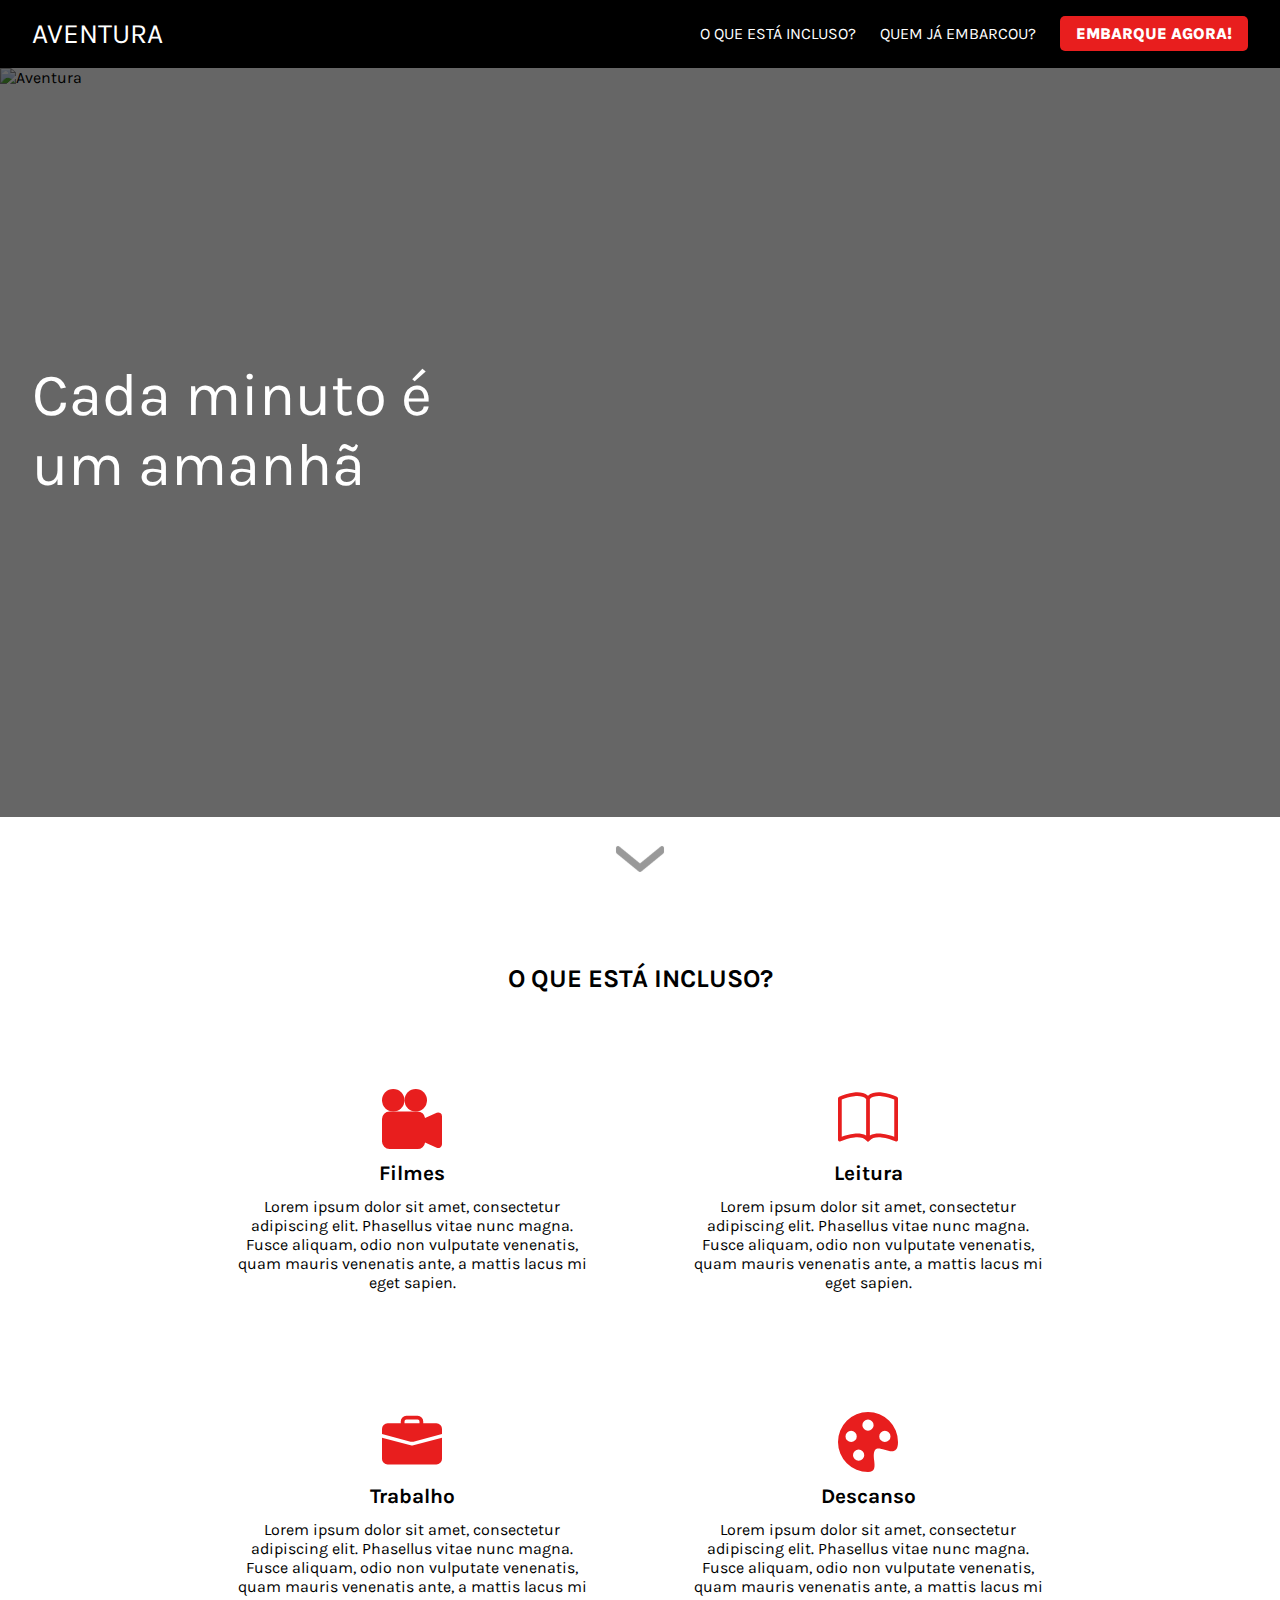
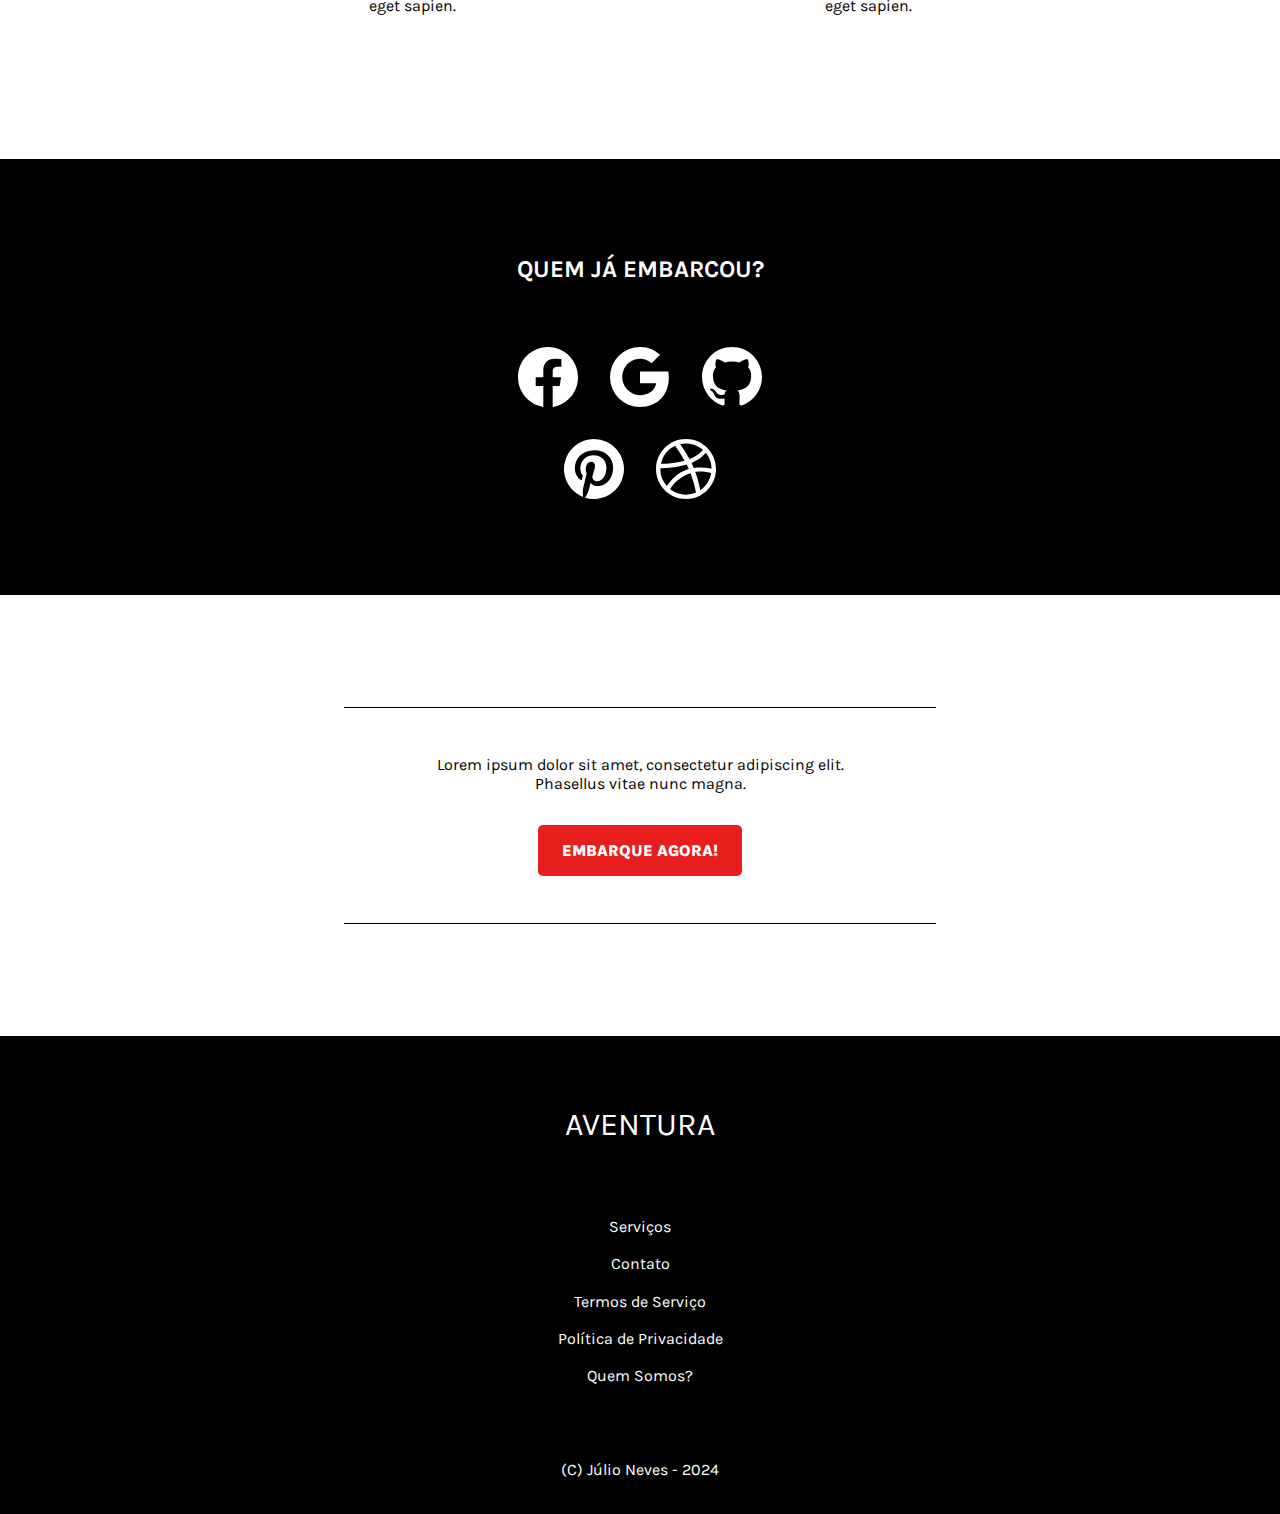
==== index.html @ 61585f71 "first version of aventura" ====
<!DOCTYPE html>
<html lang="en">
  <head>
    <meta charset="UTF-8" />
    <meta name="viewport" content="width=device-width, initial-scale=1.0" />
    <title>Aventura</title>
    <link rel="stylesheet" href="./files/bundle.css" />
    <link rel="preconnect" href="https://fonts.googleapis.com" />
    <link rel="preconnect" href="https://fonts.gstatic.com" crossorigin />
    <link
      href="https://fonts.googleapis.com/css2?family=Karla:wght@200..800&display=swap"
      rel="stylesheet"
    />
  </head>
  <body>
    <div class="navbar">
      <div class="navbar-brand brand"><a href="#">aventura</a></div>
      <div class="navbar-controls navbar-md-hidden">
        <div
          id="navbar-control-open"
          class="navbar-control"
          onclick="toggleNavbar()"
        >
          <svg
            xmlns="http://www.w3.org/2000/svg"
            fill="currentColor"
            class="bi bi-list"
            viewBox="0 0 16 16"
          >
            <path
              fill-rule="evenodd"
              d="M2.5 12a.5.5 0 0 1 .5-.5h10a.5.5 0 0 1 0 1H3a.5.5 0 0 1-.5-.5m0-4a.5.5 0 0 1 .5-.5h10a.5.5 0 0 1 0 1H3a.5.5 0 0 1-.5-.5m0-4a.5.5 0 0 1 .5-.5h10a.5.5 0 0 1 0 1H3a.5.5 0 0 1-.5-.5"
            />
          </svg>
        </div>
        <div
          id="navbar-control-close"
          class="navbar-control navbar-sm-closed"
          onclick="toggleNavbar()"
        >
          <svg
            xmlns="http://www.w3.org/2000/svg"
            fill="currentColor"
            class="bi bi-x-lg"
            viewBox="0 0 16 16"
          >
            <path
              d="M2.146 2.854a.5.5 0 1 1 .708-.708L8 7.293l5.146-5.147a.5.5 0 0 1 .708.708L8.707 8l5.147 5.146a.5.5 0 0 1-.708.708L8 8.707l-5.146 5.147a.5.5 0 0 1-.708-.708L7.293 8z"
            />
          </svg>
        </div>
      </div>
      <div class="navbar-items-container navbar-sm-closed">
        <nav>
          <ul class="navbar-items">
            <li class="navbar-item">
              <a class="action-link" href="#advantages">o que está incluso?</a>
            </li>
            <li class="navbar-item">
              <a class="action-link" href="#references">quem já embarcou?</a>
            </li>
            <li class="navbar-item">
              <button class="button-cta">embarque agora!</button>
            </li>
          </ul>
        </nav>
      </div>
    </div>

    <section class="hero">
      <h1 class="hero-text">Cada minuto é um amanhã</h1>
      <picture class="hero-img">
        <img src="./files/hero.jpg" alt="Aventura" />
      </picture>
      <div class="hero-more">
        <a href="#advantages" aria-hidden>
          <svg
            width="60"
            height="60"
            viewBox="0 0 60 60"
            fill="none"
            xmlns="http://www.w3.org/2000/svg"
            xmlns:xlink="http://www.w3.org/1999/xlink"
          >
            <rect width="60" height="60" fill="url(#pattern0_6_6)" />
            <defs>
              <pattern
                id="pattern0_6_6"
                patternContentUnits="objectBoundingBox"
                width="1"
                height="1"
              >
                <use xlink:href="#image0_6_6" transform="scale(0.0111111)" />
              </pattern>
              <image
                id="image0_6_6"
                width="90"
                height="90"
                xlink:href="[data-uri]"
              />
            </defs>
          </svg>
        </a>
      </div>
    </section>

    <section id="advantages" class="advantages">
      <h2 class="advantages-heading">o que está incluso?</h2>
      <div class="advantages-grid">
        <div class="advantage">
          <div class="advantage-icon">
            <svg
              class="advantage-icon"
              xmlns="http://www.w3.org/2000/svg"
              fill="currentColor"
              viewBox="0 0 16 16"
            >
              <path d="M6 3a3 3 0 1 1-6 0 3 3 0 0 1 6 0" />
              <path d="M9 6a3 3 0 1 1 0-6 3 3 0 0 1 0 6" />
              <path
                d="M9 6h.5a2 2 0 0 1 1.983 1.738l3.11-1.382A1 1 0 0 1 16 7.269v7.462a1 1 0 0 1-1.406.913l-3.111-1.382A2 2 0 0 1 9.5 16H2a2 2 0 0 1-2-2V8a2 2 0 0 1 2-2z"
              />
            </svg>
          </div>
          <h3 class="advantage-title">filmes</h3>
          <p class="advantage-text">
            Lorem ipsum dolor sit amet, consectetur adipiscing elit. Phasellus
            vitae nunc magna. Fusce aliquam, odio non vulputate venenatis, quam
            mauris venenatis ante, a mattis lacus mi eget sapien.
          </p>
        </div>
        <div class="advantage">
          <div class="advantage-icon">
            <svg
              class="advantage-icon"
              xmlns="http://www.w3.org/2000/svg"
              fill="currentColor"
              viewBox="0 0 16 16"
            >
              <path
                d="M1 2.828c.885-.37 2.154-.769 3.388-.893 1.33-.134 2.458.063 3.112.752v9.746c-.935-.53-2.12-.603-3.213-.493-1.18.12-2.37.461-3.287.811zm7.5-.141c.654-.689 1.782-.886 3.112-.752 1.234.124 2.503.523 3.388.893v9.923c-.918-.35-2.107-.692-3.287-.81-1.094-.111-2.278-.039-3.213.492zM8 1.783C7.015.936 5.587.81 4.287.94c-1.514.153-3.042.672-3.994 1.105A.5.5 0 0 0 0 2.5v11a.5.5 0 0 0 .707.455c.882-.4 2.303-.881 3.68-1.02 1.409-.142 2.59.087 3.223.877a.5.5 0 0 0 .78 0c.633-.79 1.814-1.019 3.222-.877 1.378.139 2.8.62 3.681 1.02A.5.5 0 0 0 16 13.5v-11a.5.5 0 0 0-.293-.455c-.952-.433-2.48-.952-3.994-1.105C10.413.809 8.985.936 8 1.783"
              />
            </svg>
          </div>
          <h3 class="advantage-title">leitura</h3>
          <p class="advantage-text">
            Lorem ipsum dolor sit amet, consectetur adipiscing elit. Phasellus
            vitae nunc magna. Fusce aliquam, odio non vulputate venenatis, quam
            mauris venenatis ante, a mattis lacus mi eget sapien.
          </p>
        </div>
        <div class="advantage">
          <div class="advantage-icon">
            <svg
              class="advantage-icon"
              xmlns="http://www.w3.org/2000/svg"
              fill="currentColor"
              viewBox="0 0 16 16"
            >
              <path
                d="M6.5 1A1.5 1.5 0 0 0 5 2.5V3H1.5A1.5 1.5 0 0 0 0 4.5v1.384l7.614 2.03a1.5 1.5 0 0 0 .772 0L16 5.884V4.5A1.5 1.5 0 0 0 14.5 3H11v-.5A1.5 1.5 0 0 0 9.5 1zm0 1h3a.5.5 0 0 1 .5.5V3H6v-.5a.5.5 0 0 1 .5-.5"
              />
              <path
                d="M0 12.5A1.5 1.5 0 0 0 1.5 14h13a1.5 1.5 0 0 0 1.5-1.5V6.85L8.129 8.947a.5.5 0 0 1-.258 0L0 6.85z"
              />
            </svg>
          </div>

          <h3 class="advantage-title">trabalho</h3>
          <p class="advantage-text">
            Lorem ipsum dolor sit amet, consectetur adipiscing elit. Phasellus
            vitae nunc magna. Fusce aliquam, odio non vulputate venenatis, quam
            mauris venenatis ante, a mattis lacus mi eget sapien.
          </p>
        </div>
        <div class="advantage">
          <div class="advantage-icon">
            <svg
              class="advantage-icon"
              xmlns="http://www.w3.org/2000/svg"
              fill="currentColor"
              viewBox="0 0 16 16"
            >
              <path
                d="M12.433 10.07C14.133 10.585 16 11.15 16 8a8 8 0 1 0-8 8c1.996 0 1.826-1.504 1.649-3.08-.124-1.101-.252-2.237.351-2.92.465-.527 1.42-.237 2.433.07M8 5a1.5 1.5 0 1 1 0-3 1.5 1.5 0 0 1 0 3m4.5 3a1.5 1.5 0 1 1 0-3 1.5 1.5 0 0 1 0 3M5 6.5a1.5 1.5 0 1 1-3 0 1.5 1.5 0 0 1 3 0m.5 6.5a1.5 1.5 0 1 1 0-3 1.5 1.5 0 0 1 0 3"
              />
            </svg>
          </div>
          <h3 class="advantage-title">descanso</h3>
          <p class="advantage-text">
            Lorem ipsum dolor sit amet, consectetur adipiscing elit. Phasellus
            vitae nunc magna. Fusce aliquam, odio non vulputate venenatis, quam
            mauris venenatis ante, a mattis lacus mi eget sapien.
          </p>
        </div>
      </div>
    </section>

    <section id="references" class="references">
      <h2 class="references-heading">quem já embarcou?</h2>
      <div class="references-grid">
        <div class="reference-logo">
          <svg
            xmlns="http://www.w3.org/2000/svg"
            fill="currentColor"
            viewBox="0 0 16 16"
          >
            <path
              d="M16 8.049c0-4.446-3.582-8.05-8-8.05C3.58 0-.002 3.603-.002 8.05c0 4.017 2.926 7.347 6.75 7.951v-5.625h-2.03V8.05H6.75V6.275c0-2.017 1.195-3.131 3.022-3.131.876 0 1.791.157 1.791.157v1.98h-1.009c-.993 0-1.303.621-1.303 1.258v1.51h2.218l-.354 2.326H9.25V16c3.824-.604 6.75-3.934 6.75-7.951"
            />
          </svg>
        </div>
        <div class="reference-logo">
          <svg
            xmlns="http://www.w3.org/2000/svg"
            fill="currentColor"
            viewBox="0 0 16 16"
          >
            <path
              d="M15.545 6.558a9.4 9.4 0 0 1 .139 1.626c0 2.434-.87 4.492-2.384 5.885h.002C11.978 15.292 10.158 16 8 16A8 8 0 1 1 8 0a7.7 7.7 0 0 1 5.352 2.082l-2.284 2.284A4.35 4.35 0 0 0 8 3.166c-2.087 0-3.86 1.408-4.492 3.304a4.8 4.8 0 0 0 0 3.063h.003c.635 1.893 2.405 3.301 4.492 3.301 1.078 0 2.004-.276 2.722-.764h-.003a3.7 3.7 0 0 0 1.599-2.431H8v-3.08z"
            />
          </svg>
        </div>
        <div class="reference-logo">
          <svg
            xmlns="http://www.w3.org/2000/svg"
            fill="currentColor"
            viewBox="0 0 16 16"
          >
            <path
              d="M8 0C3.58 0 0 3.58 0 8c0 3.54 2.29 6.53 5.47 7.59.4.07.55-.17.55-.38 0-.19-.01-.82-.01-1.49-2.01.37-2.53-.49-2.69-.94-.09-.23-.48-.94-.82-1.13-.28-.15-.68-.52-.01-.53.63-.01 1.08.58 1.23.82.72 1.21 1.87.87 2.33.66.07-.52.28-.87.51-1.07-1.78-.2-3.64-.89-3.64-3.95 0-.87.31-1.59.82-2.15-.08-.2-.36-1.02.08-2.12 0 0 .67-.21 2.2.82.64-.18 1.32-.27 2-.27s1.36.09 2 .27c1.53-1.04 2.2-.82 2.2-.82.44 1.1.16 1.92.08 2.12.51.56.82 1.27.82 2.15 0 3.07-1.87 3.75-3.65 3.95.29.25.54.73.54 1.48 0 1.07-.01 1.93-.01 2.2 0 .21.15.46.55.38A8.01 8.01 0 0 0 16 8c0-4.42-3.58-8-8-8"
            />
          </svg>
        </div>
        <div class="reference-logo">
          <svg
            xmlns="http://www.w3.org/2000/svg"
            fill="currentColor"
            viewBox="0 0 16 16"
          >
            <path
              d="M8 0a8 8 0 0 0-2.915 15.452c-.07-.633-.134-1.606.027-2.297.146-.625.938-3.977.938-3.977s-.239-.479-.239-1.187c0-1.113.645-1.943 1.448-1.943.682 0 1.012.512 1.012 1.127 0 .686-.437 1.712-.663 2.663-.188.796.4 1.446 1.185 1.446 1.422 0 2.515-1.5 2.515-3.664 0-1.915-1.377-3.254-3.342-3.254-2.276 0-3.612 1.707-3.612 3.471 0 .688.265 1.425.595 1.826a.24.24 0 0 1 .056.23c-.061.252-.196.796-.222.907-.035.146-.116.177-.268.107-1-.465-1.624-1.926-1.624-3.1 0-2.523 1.834-4.84 5.286-4.84 2.775 0 4.932 1.977 4.932 4.62 0 2.757-1.739 4.976-4.151 4.976-.811 0-1.573-.421-1.834-.919l-.498 1.902c-.181.695-.669 1.566-.995 2.097A8 8 0 1 0 8 0"
            />
          </svg>
        </div>
        <div class="reference-logo">
          <svg
            xmlns="http://www.w3.org/2000/svg"
            fill="currentColor"
            viewBox="0 0 16 16"
          >
            <path
              fill-rule="evenodd"
              d="M8 0C3.584 0 0 3.584 0 8s3.584 8 8 8c4.408 0 8-3.584 8-8s-3.592-8-8-8m5.284 3.688a6.8 6.8 0 0 1 1.545 4.251c-.226-.043-2.482-.503-4.755-.217-.052-.112-.096-.234-.148-.355-.139-.33-.295-.668-.451-.99 2.516-1.023 3.662-2.498 3.81-2.69zM8 1.18c1.735 0 3.323.65 4.53 1.718-.122.174-1.155 1.553-3.584 2.464-1.12-2.056-2.36-3.74-2.551-4A7 7 0 0 1 8 1.18m-2.907.642A43 43 0 0 1 7.627 5.77c-3.193.85-6.013.833-6.317.833a6.87 6.87 0 0 1 3.783-4.78zM1.163 8.01V7.8c.295.01 3.61.053 7.02-.971.199.381.381.772.555 1.162l-.27.078c-3.522 1.137-5.396 4.243-5.553 4.504a6.82 6.82 0 0 1-1.752-4.564zM8 14.837a6.8 6.8 0 0 1-4.19-1.44c.12-.252 1.509-2.924 5.361-4.269.018-.009.026-.009.044-.017a28.3 28.3 0 0 1 1.457 5.18A6.7 6.7 0 0 1 8 14.837m3.81-1.171c-.07-.417-.435-2.412-1.328-4.868 2.143-.338 4.017.217 4.251.295a6.77 6.77 0 0 1-2.924 4.573z"
            />
          </svg>
        </div>
      </div>
    </section>

    <section class="testimonial">
      <p class="testimonial-text">
        Lorem ipsum dolor sit amet, consectetur adipiscing elit. Phasellus vitae
        nunc magna.
      </p>
      <button class="button-cta">embarque agora!</button>
    </section>

    <footer class="footer">
      <a class="action-link footer-brand brand" href="#">aventura</a>
      <ul class="footer-links">
        <li><a class="action-link">Serviços</a></li>
        <li><a class="action-link">Contato</a></li>
        <li><a class="action-link">Termos de Serviço</a></li>
        <li><a class="action-link">Política de Privacidade</a></li>
        <li><a class="action-link">Quem Somos?</a></li>
      </ul>
      <a class="action-link footer-copyright" href="https://jcnevess.github.io/"
        >(C) Júlio Neves - 2024</a
      >
    </footer>
    <script async src="./files/bundle.js"></script>
  </body>
</html>
---- files/bundle.css ----
/*           CSS RESET        */
*, *::before, *::after {
  box-sizing: border-box;
}

* {
  margin: 0;
  padding: 0;
}

img, picture, video, canvas, svg {
  display: block;
  max-width: 100%;
}

input, button, textarea, select {
  font: inherit;
}

/*      USER STYLES         */
:root {
  --color-background-primary: #F5F5F5;
  --color-background-secondary: #000000;
  --color-text-primary: #FFFFFF;
  --color-text-secondary: #000000;
  --color-highlight: #E81E1E;
  --measure-navbar-height: 7.5dvh;
}

html {
  scroll-behavior: smooth;
}

* {
  font-family: Karla;
}

.navbar {
  background-color: var(--color-background-secondary);
  display: flex;
  align-items: center;
  justify-content: space-between;
  padding: 1rem 2rem;
  position: fixed;
  top: 0;
  width: 100%;
  z-index: 1000;
  min-height: 60px;
  height: var(--measure-navbar-height);
}

.brand {
  text-transform: uppercase;
  color: var(--color-text-primary);
  font-size: 1.75rem;
}

.navbar-brand {
  cursor: pointer;
}

.navbar-brand a {
  text-decoration: none;
  color: var(--color-text-primary);
}

.navbar-controls {
  color: var(--color-text-primary);
}

.navbar-control {
  width: 32px;
  height: 32px;
  cursor: pointer;
}

.navbar-items-container {
  position: absolute;
  top: var(--measure-navbar-height);
  left: 0;
  width: 100%;
  background-color: inherit;
  height: calc(100dvh - var(--measure-navbar-height));
}


.navbar-items {
  color: var(--color-text-primary);
  display: flex;
  flex-direction: column;
  justify-content: space-evenly;
  align-items: center;
  margin-top: 6rem;
}

.navbar-item {
  font-size: 1.25rem;
  list-style: none;
  text-transform: uppercase;
  margin-block: 1.75rem;
}

.navbar-sm-closed {
  display: none;
}

.button-cta {
  text-transform: uppercase;
  background-color: var(--color-highlight);
  color: var(--color-text-primary);
  font-weight: 800;
  padding: 1rem 2rem;
  /* margin: 1rem; */
  border-radius: 5px;
  border: 0;
  cursor: pointer;
  transition: transform 0.3s ease-out,
  box-shadow 0.3s ease-out;
}

.button-cta:hover,
.button-cta:active {
  transform: scale(1.05);
  box-shadow: 2px 2px 2px 1px rgba(0, 0, 0, 0.5);
}

.hero {
  margin-top: var(--measure-navbar-height);
  height: calc(100dvh - var(--measure-navbar-height));
  display: flex;
  flex-direction: column;
}

.hero-img {
  height: 90%;
  position: relative;
}

.hero-img img {
  height: 100%;
  width: 100%;
  object-fit: cover;
}

.hero-img:before {
  content: "";
  position: absolute;
  width: 100%;
  background-color: rgba(0, 0, 0, 60%);
  height: 100%;
}

.hero-text {
  position: absolute;
  color: var(--color-text-primary);
  font-weight: normal;
  z-index: 1;
  font-size: calc(2.15rem + 2vw);
  top: 40%;
  padding-inline: 2rem;
  max-width: 480px;
}

.hero-more {
  display: flex;
  justify-content: center;
  margin: auto;
}

.advantages {
    display: flex;
    flex-direction: column;
    gap: 3rem;
    padding-block: 4rem;
    align-items: center;
}

.advantages-heading {
    text-align: center;
    text-transform: uppercase;
    font-weight: bold;
    font-size: 1.6rem;
}

.advantages-grid {
  display: flex;
  flex-direction: column;
  row-gap: 1.5rem;
}

.advantage {
    display: flex;
    flex-direction: column;
    align-items: center;
    margin: 3rem;
    gap: 0.75rem;
    max-width: 360px;
    
}

.advantage-icon {
    color: var(--color-highlight);
    width: 60px;
    height: auto;
}

.advantage-title {
    text-transform: capitalize;
    font-size: 1.3rem;
}

.advantage-text {
    text-align: center;
}

.references {
  background-color: var(--color-background-secondary);
  color: var(--color-text-primary);
  margin-block: 2rem;
  padding: 6rem 2rem;
}

.references-heading {
  text-align: center;
  text-transform: uppercase;
  margin-block: 0 4rem;
}

.references-grid {
  max-width: 280px;
  display: flex;
  column-gap: 2rem;
  flex-wrap: wrap;
  row-gap: 2rem;
  justify-content: center;
  margin-inline: auto;
}

.reference-logo {
  width: 60px;
  height: 60px;
  cursor: pointer;
  animation: transform 1.5s cubic-bezier(0.25, 0.46, 0.45, 0.94);
}

.reference-logo:hover {
  transform: scale(1.2);
}

.testimonial {
  text-align: center;
  margin: 7rem 3rem;
  padding-block: 1rem;
  position: relative;
}

.testimonial:before {
  content: "";
  position: absolute;
  left: 25%;
  top: 0;
  width: 50%;
  border-bottom: 1px solid var(--color-text-secondary);
}

.testimonial:after {
  content: "";
  position: absolute;
  left: 25%;
  bottom: 0;
  width: 50%;
  border-bottom: 1px solid var(--color-text-secondary);
}

.testimonial-text{
  margin-block: 2rem 0;
  max-width: 480px;
  margin-inline: auto;
}

.testimonial .button-cta {
  margin-block: 2rem;
  padding: 1rem 1.5rem;
}

.footer {
  background-color: var(--color-background-secondary);
  color: var(--color-text-primary);
  display: flex;
  flex-direction: column;
}

.footer-links {
  display: flex;
  flex-direction: column;
  align-items: center;
  row-gap: 0.5rem;
  margin-block: 4rem;
  list-style: none;
}

.action-link {
  display: inline-block;
  position: relative;
  cursor: pointer;
  padding: 0.2em 0;
  overflow: hidden;
  text-decoration: none;
  color: var(--color-text-primary)
}

.action-link::after {
  content: '';
  position: absolute;
  bottom: 0;
  left: 0;
  width: 100%;
  height: 0.1em;
  background-color: var(--color-text-primary);
  opacity: 1;
  transform: translate3d(-105%, 0, 0);
  transition: opacity 300ms, transform 300ms;
}

.action-link:hover::after,
.action-link:focus::after {
  transform: translate3d(0, 0, 0);
}

.footer-brand {
  text-align: center;
  margin-top: 4rem;
  margin-inline: auto;
}

.action-link.footer-brand {
  font-size: 2rem;
}

.footer-copyright {
  margin-inline: auto;
  margin-bottom: 2rem;
}

@media (min-width: 768px) {
  .advantage {
    min-width: 220px;
  }

  .advantages-grid {
    flex-direction: row;
    flex-wrap: wrap;
    justify-content: center;
  }

  .navbar-md-hidden {
    display: none;
  }

  .navbar-sm-closed {
    display: none;
  }

  .navbar-items-container {
    display: block;
    position: static;
    top: unset;
    left: unset;
    width: unset;
    height: unset;
  }

  .navbar-items {
    flex-direction: row;
    margin-top: unset;
    column-gap: 1.5rem;
  }

  .navbar-item {
    margin-block: unset;
    display: inline-flex;
  }

  .button-cta {
    margin: unset;
    padding: 0.5rem 1rem;
    font-size: 1rem;
  }

  .action-link {
    font-size: 1rem;
  }
}
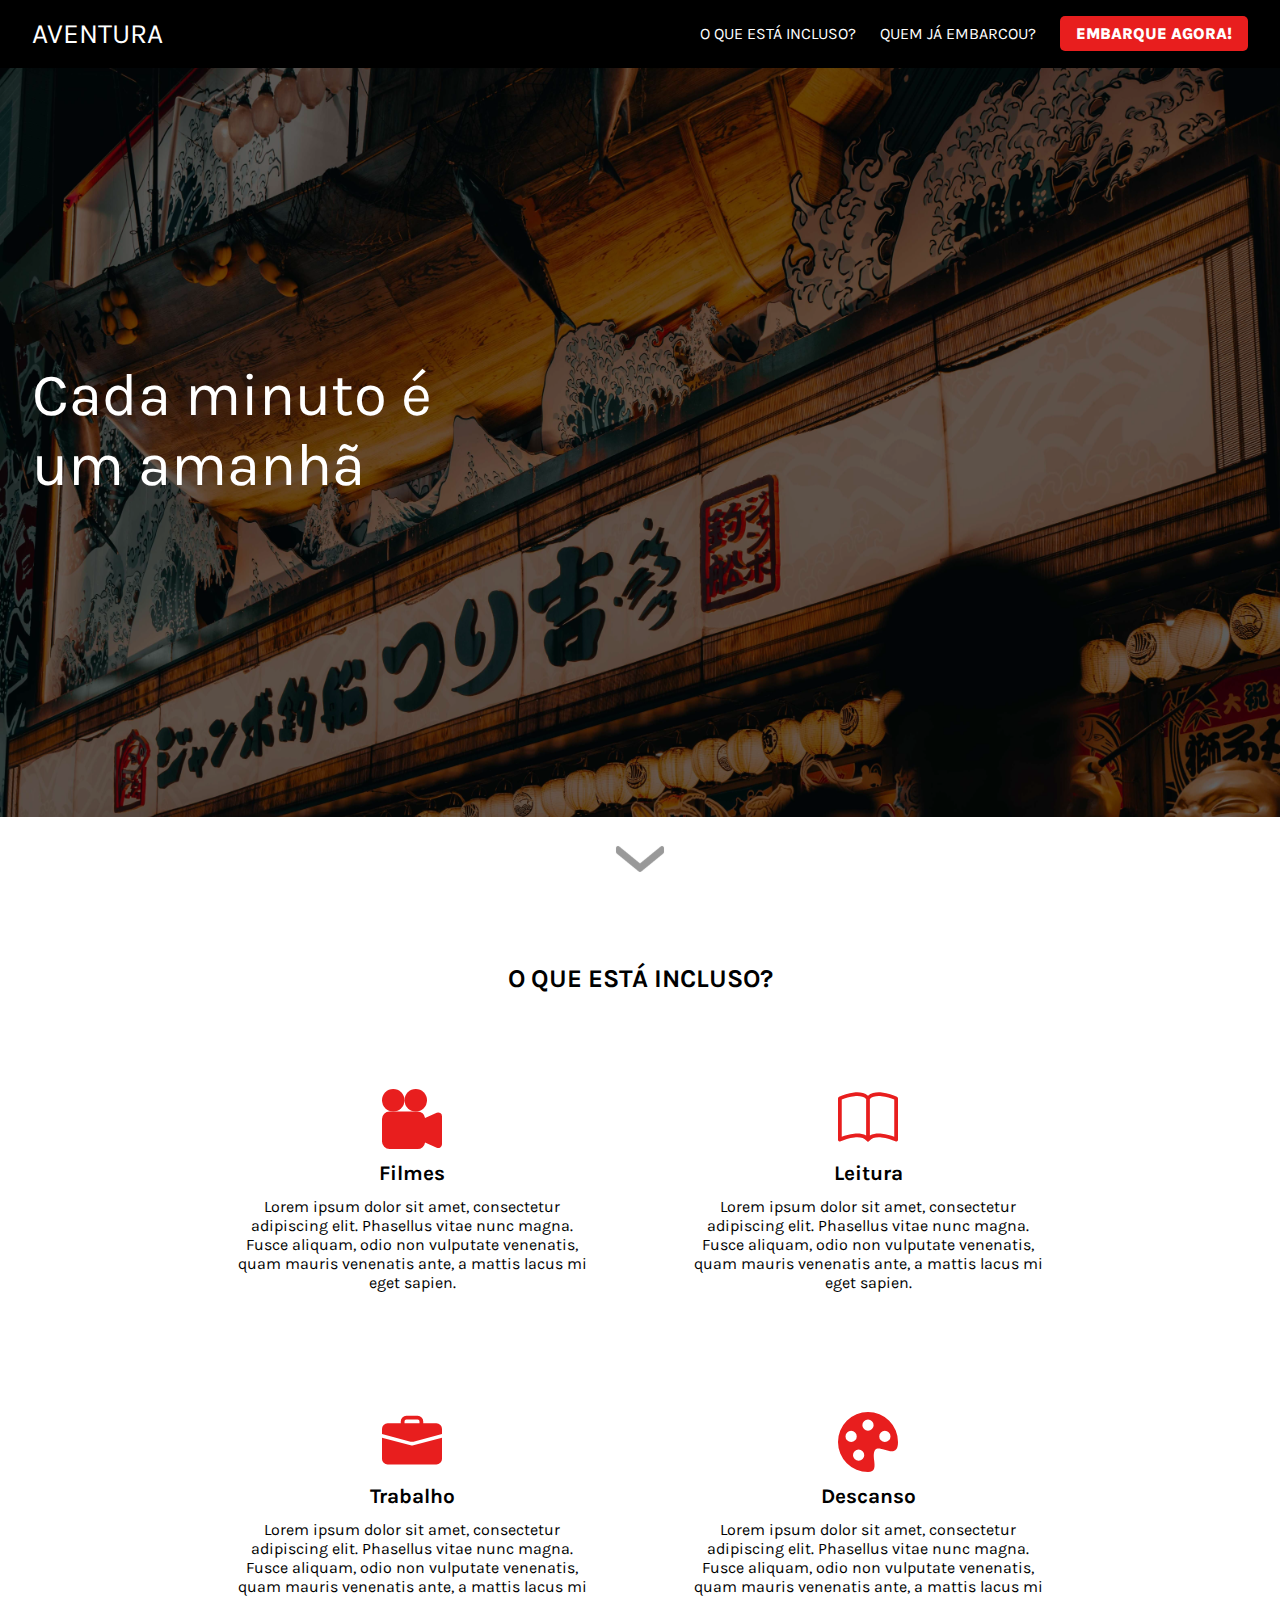
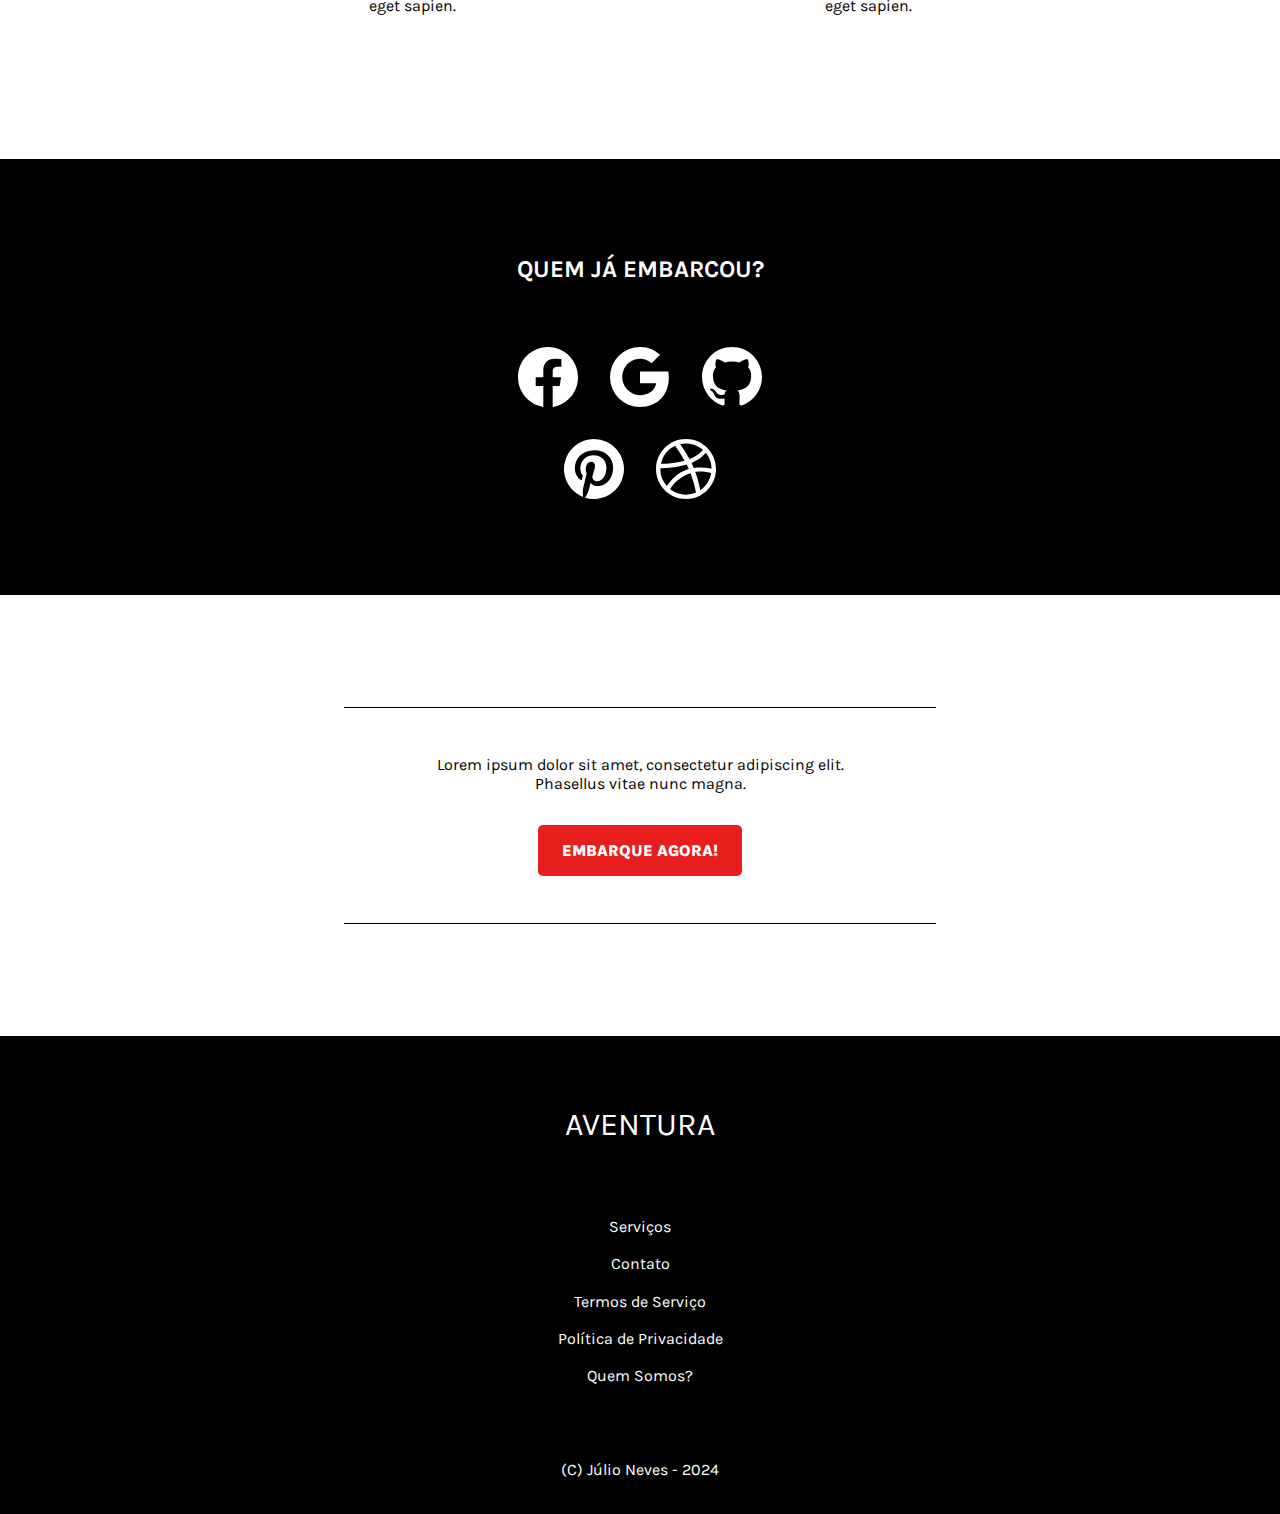
==== commit ff3311e6: "Do some SEO improvementes" ====
--- a/index.html
+++ b/index.html
@@ -3,8 +3,13 @@
   <head>
     <meta charset="UTF-8" />
     <meta name="viewport" content="width=device-width, initial-scale=1.0" />
+    <meta
+      name="description"
+      content="Adventurous and professional portfolio website"
+    />
     <title>Aventura</title>
     <link rel="stylesheet" href="./files/bundle.css" />
+    <link rel="shortcut icon" href="./files/favicon.ico" type="image/x-icon" />
     <link rel="preconnect" href="https://fonts.googleapis.com" />
     <link rel="preconnect" href="https://fonts.gstatic.com" crossorigin />
     <link
@@ -70,6 +75,7 @@
     <section class="hero">
       <h1 class="hero-text">Cada minuto é um amanhã</h1>
       <picture class="hero-img">
+        <source media="(max-width: 728px)" srcset="./files/hero-small.jpg" />
         <img src="./files/hero.jpg" alt="Aventura" />
       </picture>
       <div class="hero-more">
